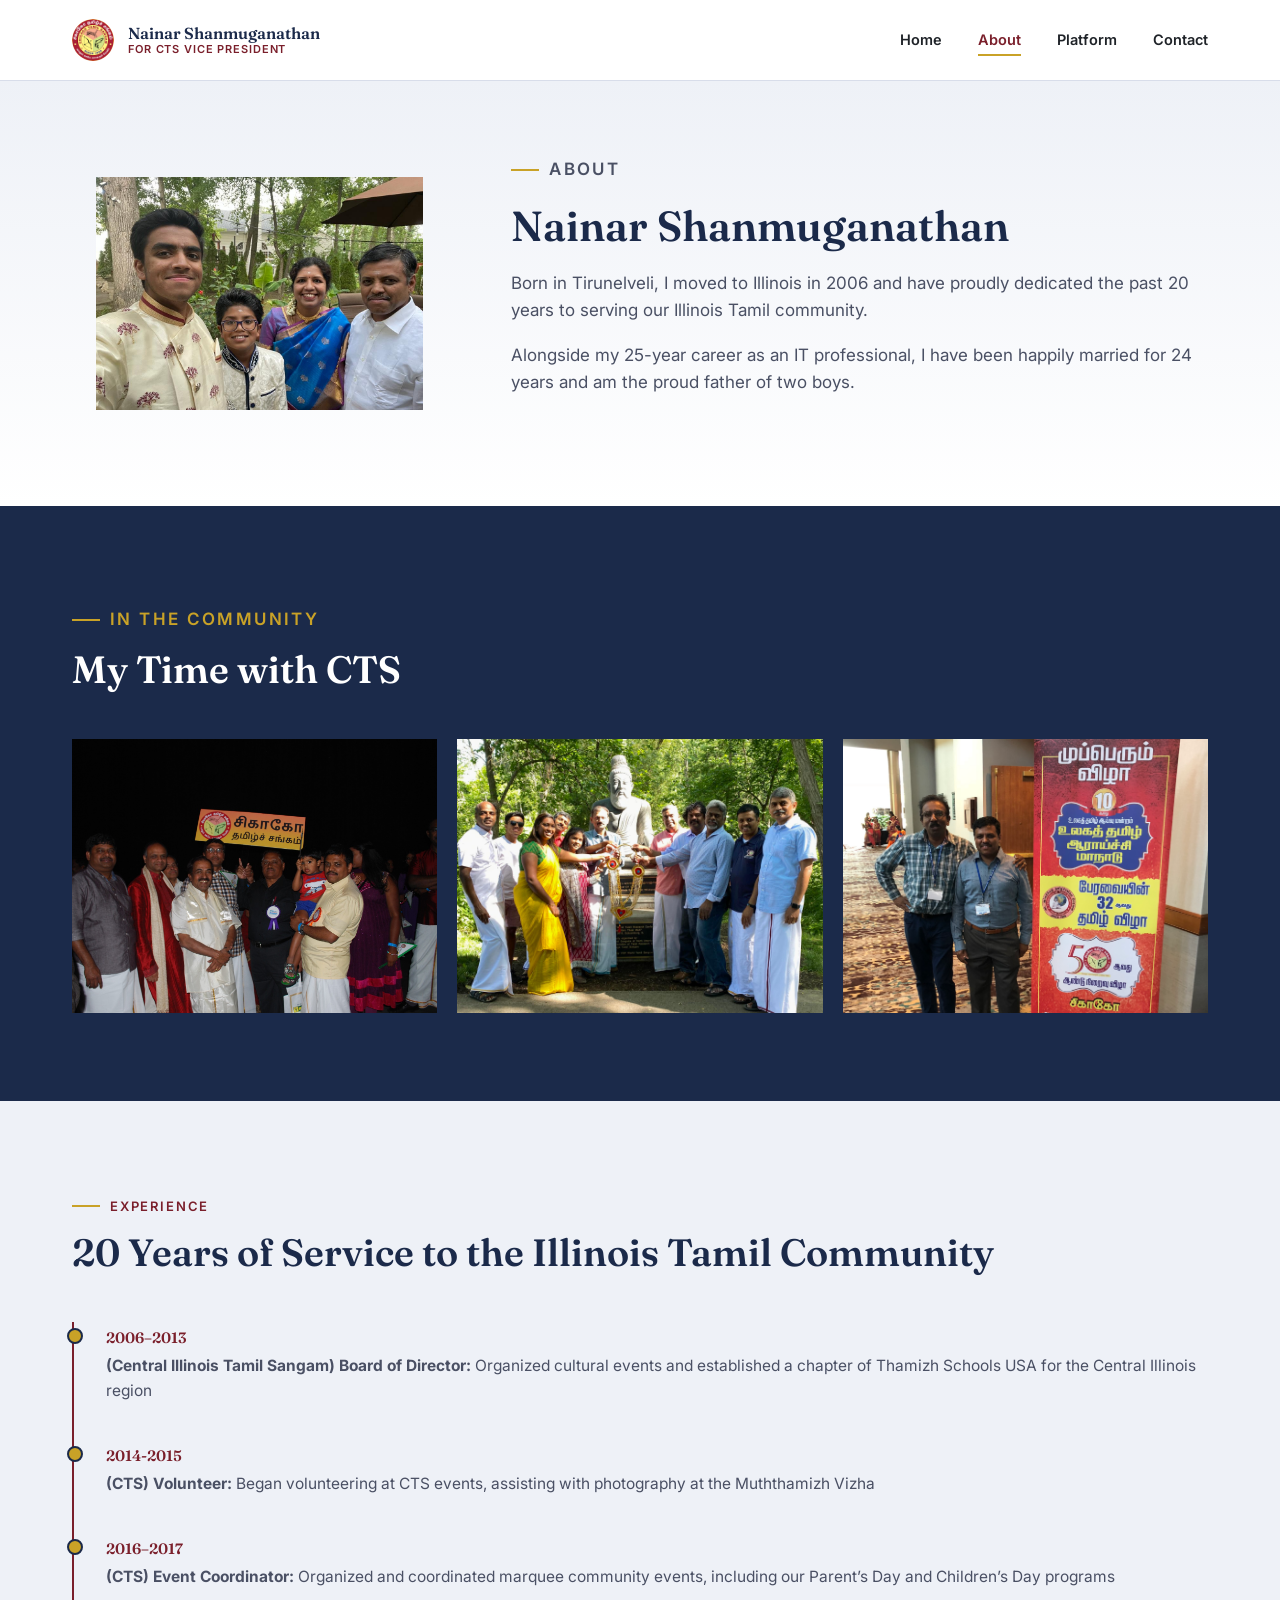
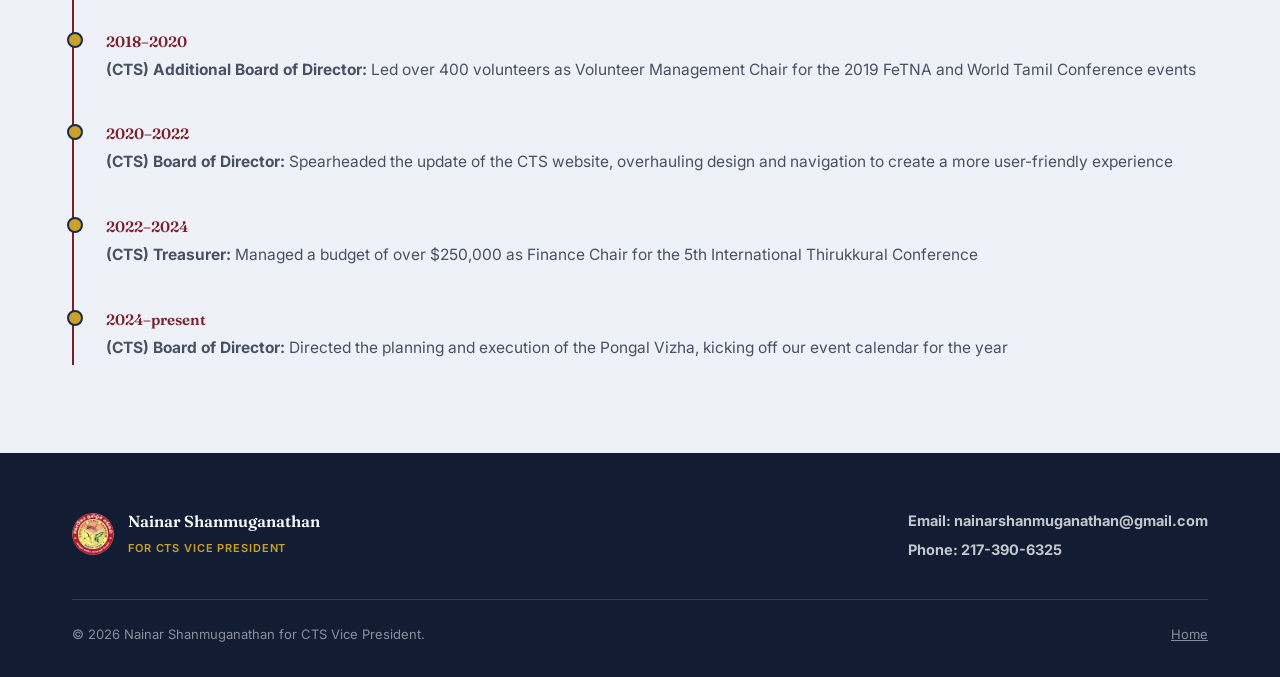
==== about.html @ 77e2f060 "Add files via upload" ====
<!DOCTYPE html>
<html lang="en">
<head>
<meta charset="UTF-8" />
<meta name="viewport" content="width=device-width, initial-scale=1.0" />
<title>About Nainar Shanmuganathan — CTS Vice President Campaign</title>
<meta name="description" content="About Nainar Shanmuganathan — candidate for CTS Vice President." />
<link rel="preconnect" href="https://fonts.googleapis.com" />
<link rel="preconnect" href="https://fonts.gstatic.com" crossorigin />
<link href="https://fonts.googleapis.com/css2?family=Fraunces:opsz,wght@9..144,500;9..144,600;9..144,700&family=Inter:wght@400;500;600;700&display=swap" rel="stylesheet" />
<link rel="stylesheet" href="css/styles.css" />
</head>
<body>

<header class="site-nav">
  <div class="container">
    <a href="index.html" class="nav-brand">
      <!-- > CTS LOGO -->
      <img src="images/ctslogo.png" alt="CTS logo" class="nav-logo">
      <span class="nav-brand-text">
        <span class="nav-name">Nainar Shanmuganathan</span>
        <span class="nav-role">For CTS Vice President</span>
      </span>
    </a>
    <button class="nav-toggle" aria-label="Toggle navigation">
      <span></span><span></span><span></span>
    </button>
    <ul class="nav-links">
      <li><a href="index.html">Home</a></li>
      <li><a href="about.html" aria-current="page">About</a></li>
      <li><a href="platform.html">Platform</a></li>
      <li><a href="#contact">Contact</a></li>
    </ul>
  </div>
</header>

<!-- ============ BIO ============ -->
<section class="about-hero">
  <div class="container">
    <div class="bio-grid">
      <div class="bio-photo">
        <!-- Replace this placeholder with <img src="images/portrait.jpg" alt="Nainar Shanmuganathan"> -->
        <div class="photo-frame">
          <img src="images/family2.jpg" alt="Nainar Family" style="width:100%;height:100%;object-fit:cover;">
        </div>
      </div>
      <div class="bio-copy">
        <p class="eyebrow">About</p>
        <h1 style="font-size:clamp(30px,4vw,42px); margin-bottom:20px;">Nainar Shanmuganathan</h1>
        <p>Born in Tirunelveli, I moved to Illinois in 2006 and have proudly dedicated the past 20 years to serving our Illinois Tamil community.</p>
        <p>Alongside my 25-year career as an IT professional, I have been happily married for 24 years and am the proud father of two boys.</p>
        
      </div>
    </div>
  </div>
</section>

<!-- ============ PHOTO GALLERY ============ -->
<section class="gallery">
  <div class="container">
    <div class="section-head on-dark">
      <p class="eyebrow on-dark">In the Community</p>
      <h2>My Time with CTS</h2>
    </div>
    <div class="gallery-grid">
      <!-- Replace each placeholder below with <img src="images/volunteering-1.jpg" alt="..."> -->
      <img src="images/youngvishak.jpg" alt="Old FeTNA" style="width:100%;height:100%;object-fit:cover;">
      <img src="images/thiruvalluvar.jpg" alt="CTS Board at Statue" style="width:100%;height:100%;object-fit:cover;">
      <img src="images/IMG_7952.jpg" alt="NainarAndSubbu" style="width:100%;height:100%;object-fit:cover;">
    </div>
  </div>
</section>

<!-- ============ TIMELINE ============ -->
<section class="timeline">
  <div class="container">
    <div class="section-head2">
      <p class="eyebrow">Experience</p>
      <h2>20 Years of Service to the Illinois Tamil Community</h2>
    </div>
    <ul class="timeline-list">
      <li>
        <span class="timeline-year">2006–2013</span>
        <p><strong>(Central Illinois Tamil Sangam) Board of Director: </strong> Organized cultural events and established a chapter of Thamizh Schools USA for the Central Illinois region</p>
      </li>
      <li>
        <span class="timeline-year">2014-2015</span>
        <p><strong>(CTS) Volunteer: </strong> Began volunteering at CTS events, assisting with photography at the Muththamizh Vizha</p>
      </li>
      <li>
        <span class="timeline-year">2016–2017</span>
        <p><strong>(CTS) Event Coordinator: </strong> Organized and coordinated marquee community events, including our Parent’s Day and Children’s Day programs</p>
      </li>
      <li>
        <span class="timeline-year">2018–2020</span>
        <p><strong>(CTS) Additional Board of Director: </strong> Led over 400 volunteers as Volunteer Management Chair for the 2019 FeTNA and World Tamil Conference events</p>
      </li>
      <li>
        <span class="timeline-year">2020–2022</span>
        <p><strong>(CTS) Board of Director: </strong> Spearheaded the update of the CTS website, overhauling design and navigation to create a more user-friendly experience</p>
      </li>
      <li>
        <span class="timeline-year">2022–2024</span>
        <p><strong>(CTS) Treasurer: </strong> Managed a budget of over $250,000 as Finance Chair for the 5th International Thirukkural Conference</p>
      </li>
      <li>
        <span class="timeline-year">2024–present</span>
        <p><strong>(CTS) Board of Director: </strong> Directed the planning and execution of the Pongal Vizha, kicking off our event calendar for the year</p>
      </li>
      
    </ul>
  </div>
</section>

<footer id="contact" class="site-footer">
  <div class="container">
    <div class="footer-top">
      <div class="footer-brand">
        <img src="images/ctslogo.png" alt="CTS logo" class="nav-logo">
        <span>
          <span class="footer-name" style="display:block;">Nainar Shanmuganathan</span>
          <span class="footer-role">for CTS Vice President</span>
        </span>
      </div>
      <div class="footer-contact">
        <div><b>Email: nainarshanmuganathan@gmail.com</b></div>
        <div><b>Phone: 217-390-6325</b></div>
      </div>
    </div>
    <div class="footer-bottom">
      <span>&copy; 2026 Nainar Shanmuganathan for CTS Vice President.</span>
      <span><a href="index.html">Home</a></span>
    </div>
  </div>
</footer>

<script src="js/main.js"></script>
</body>
</html>
---- css/styles.css ----
/* ============================================================
   Nainar Shanmuganathan for CTS Vice President — Campaign Site
   Design tokens
   ============================================================ */

:root {
  /* Color */
  --white: #ffffff;
  --ink: #1f2328;
  --ink-soft: #4a5064;
  --navy: #1b2a4a;
  --navy-deep: #121d34;
  --navy-tint: #eef1f7;
  --maroon: #7a1f2b;
  --maroon-tint: #f7ebec;
  --gold: #c9a227;
  --hairline: #d8ddea;

  /* Type */
  --font-display: "Fraunces", Georgia, "Times New Roman", serif;
  --font-body: "Inter", -apple-system, BlinkMacSystemFont, "Segoe UI", sans-serif;

  /* Layout */
  --container: 1200px;
  --radius: 4px;
}

* {
  box-sizing: border-box;
}

html {
  scroll-behavior: smooth;
}

body {
  margin: 0;
  background: var(--white);
  color: var(--ink);
  font-family: var(--font-body);
  font-size: 16px;
  line-height: 1.6;
  -webkit-font-smoothing: antialiased;
}

img {
  max-width: 100%;
  display: block;
}

a {
  color: inherit;
}

.container {
  max-width: var(--container);
  margin: 0 auto;
  padding: 0 32px;
}

/* ---------- Utility ---------- */

.eyebrow {
  display: inline-flex;
  align-items: center;
  gap: 10px;
  font-family: var(--font-body);
  font-size: 13px;
  font-weight: 600;
  letter-spacing: 0.14em;
  text-transform: uppercase;
  color: var(--maroon);
  margin: 0 0 14px;
}

.eyebrow::before {
  content: "";
  width: 28px;
  height: 2px;
  background: var(--gold);
  display: inline-block;
}

.eyebrow.on-dark {
  color: var(--gold);
}

h1, h2, h3 {
  font-family: var(--font-display);
  font-weight: 600;
  line-height: 1.15;
  margin: 0;
  color: var(--navy);
}

.on-dark h1, .on-dark h2, .on-dark h3, .on-dark p {
  color: var(--white);
}

h2 {
  font-size: clamp(28px, 3.4vw, 38px);
}

.section-head {
  max-width: 640px;
  margin-bottom: 48px;
}

.section-head2 {
  max-width: 1040px;
  margin-bottom: 48px;
}

.section-head p {
  color: var(--ink-soft);
  font-size: 17px;
  margin-top: 12px;
}

section {
  padding: 88px 0;
}

.btn {
  display: inline-block;
  font-family: var(--font-body);
  font-weight: 600;
  font-size: 15px;
  letter-spacing: 0.01em;
  padding: 14px 28px;
  border-radius: var(--radius);
  text-decoration: none;
  transition: transform 0.15s ease, box-shadow 0.15s ease, background 0.15s ease;
}

.btn-primary {
  background: var(--maroon);
  color: var(--white);
  border: 1px solid var(--maroon);
}

.btn-primary:hover {
  background: #611722;
  transform: translateY(-1px);
}

.btn-ghost {
  background: transparent;
  color: var(--white);
  border: 1px solid rgba(255, 255, 255, 0.45);
}

.btn-ghost:hover {
  background: rgba(255, 255, 255, 0.1);
}

/* ---------- Nav ---------- */

.site-nav {
  position: sticky;
  top: 0;
  z-index: 100;
  background: rgba(255, 255, 255, 0.92);
  backdrop-filter: blur(6px);
  border-bottom: 1px solid var(--hairline);
}

.site-nav .container {
  display: flex;
  align-items: center;
  justify-content: space-between;
  height: 80px;
}

.nav-brand {
  display: flex;
  align-items: center;
  gap: 14px;
  text-decoration: none;
}

.nav-logo {
  width: 42px;
  height: 42px;
  border-radius: 50%;
  background: var(--navy-tint);
  display: flex;
  align-items: center;
  justify-content: center;
  font-family: var(--font-body);
  font-size: 9px;
  color: var(--ink-soft);
  text-align: center;
  line-height: 1.2;
  overflow: hidden;
  flex-shrink: 0;
}

.nav-brand-text {
  display: flex;
  flex-direction: column;
  line-height: 1.25;
}

.nav-name {
  font-family: var(--font-display);
  font-weight: 600;
  font-size: 16px;
  color: var(--navy);
}

.nav-role {
  font-size: 11px;
  letter-spacing: 0.08em;
  text-transform: uppercase;
  color: var(--maroon);
  font-weight: 600;
}

.nav-links {
  display: flex;
  align-items: center;
  gap: 36px;
  list-style: none;
  margin: 0;
  padding: 0;
}

.nav-links a {
  text-decoration: none;
  font-size: 14.5px;
  font-weight: 600;
  color: var(--ink);
  padding: 6px 0;
  border-bottom: 2px solid transparent;
  transition: border-color 0.15s ease, color 0.15s ease;
}

.nav-links a:hover,
.nav-links a[aria-current="page"] {
  color: var(--maroon);
  border-bottom-color: var(--gold);
}

/* ---------- Hero ---------- */

.hero {
  padding: 88px 0 96px;
  background: linear-gradient(180deg, var(--navy-tint) 0%, var(--white) 100%);
}

.hero .container {
  display: grid;
  grid-template-columns: 1.15fr 0.85fr;
  gap: 64px;
  align-items: center;
}

.hero h1 {
  font-size: clamp(38px, 5vw, 58px);
  margin-bottom: 18px;
}

.hero h1 span {
  color: var(--maroon);
  display: block;
  font-size: 0.7em;
  margin-top: 10px;
}

.hero-tagline {
  font-size: 19px;
  color: var(--ink-soft);
  max-width: 46ch;
  margin-bottom: 32px;
}

.hero-actions {
  display: flex;
  gap: 16px;
  flex-wrap: wrap;
}

.hero-actions .btn-ghost {
  color: var(--navy);
  border-color: var(--navy);
}

.hero-actions .btn-ghost:hover {
  background: var(--navy);
  color: var(--white);
}

.hero-photo {
  position: relative;
}

.photo-frame {
  aspect-ratio: 4 / 5;
  border-radius: 6px;
  border: none;
  background: none;
  display: flex;
  align-items: center;
  justify-content: center;
  text-align: center;
  padding: 24px;
  position: relative;
  overflow: hidden;
}

.photo-frame .placeholder-label {
  background: var(--white);
  border: 1px solid var(--hairline);
  padding: 10px 16px;
  border-radius: var(--radius);
  font-size: 13px;
  color: var(--ink-soft);
  font-weight: 600;
  max-width: 220px;
}

.photo-frame::after {
  content: none;
  position: absolute;
  inset: 12px;
  border: 1px solid var(--gold);
  border-radius: 4px;
  pointer-events: none;
}

/* ---------- Pillars ---------- */

.pillar-grid {
  display: grid;
  grid-template-columns: repeat(3, 1fr);
  gap: 1px;
  background: var(--hairline);
  border: 1px solid var(--hairline);
}

.pillar-card {
  background: var(--white);
  padding: 40px 32px;
}

.pillar-icon {
  width: 46px;
  height: 46px;
  margin-bottom: 22px;
}

.pillar-card h3 {
  font-size: 21px;
  margin-bottom: 14px;
}

.pillar-card p {
  color: var(--ink-soft);
  font-size: 15.5px;
  margin: 0 0 12px;
}

.pillar-card p:last-child {
  margin-bottom: 0;
}

.pillars-cta {
  text-align: center;
  margin-top: 48px;
}

/* ---------- Track record (ledger signature) ---------- */

.record {
  background: var(--navy);
  color: var(--white);
}

.record .section-head {
  max-width: none;
}

@media (min-width: 861px) {
  .record .section-head h2 {
    white-space: nowrap;
  }
}

.record .section-head p {
  color: rgba(255, 255, 255, 0.75);
}

.ledger {
  display: grid;
  grid-template-columns: repeat(4, 1fr);
  border-top: 1px solid rgba(255, 255, 255, 0.18);
  border-bottom: 1px solid rgba(255, 255, 255, 0.18);
}

.ledger-item {
  padding: 30px 24px;
  border-right: 1px solid rgba(255, 255, 255, 0.18);
  text-align: center;
}

.ledger-item:last-child {
  border-right: none;
}

.ledger-number {
  font-family: var(--font-display);
  font-size: clamp(30px, 3.2vw, 40px);
  color: var(--gold);
  font-weight: 600;
  display: block;
  margin-bottom: 6px;
}

.ledger-label {
  font-size: 13px;
  color: rgba(255, 255, 255, 0.72);
  line-height: 1.4;
}

/* ---------- Why VP ---------- */

.why {
  background: var(--maroon-tint);
}

.why .container {
  max-width: 960px;
  margin: 0 auto;
  text-align: center;
}

.why-photo .photo-frame {
  aspect-ratio: 1 / 1;
}

.why-copy p {
  font-size: 17px;
  color: var(--ink-soft);
  margin: 0 0 18px;
}

.why-copy p:first-of-type {
  font-family: var(--font-display);
  font-size: 22px;
  color: var(--navy);
  line-height: 1.45;
}

/* ---------- Platform page ---------- */

.platform-hero-title {
  font-size: clamp(26px, 4vw, 46px);
}

@media (min-width: 861px) {
  .platform-hero-title {
    white-space: nowrap;
  }
}

.platform-detail {
  padding: 24px 0 88px;
}

.platform-item {
  max-width: 760px;
  padding: 56px 0;
}

.platform-item-with-image {
  max-width: 100%;
  display: grid;
  grid-template-columns: 1.15fr 0.85fr;
  gap: 48px;
  align-items: center;
}

.platform-image-youth .photo-frame {
  aspect-ratio: 4 / 3;
}

.platform-image-events .photo-frame {
  aspect-ratio: 4 / 5;
}

.platform-image-volunteers .photo-frame {
  aspect-ratio: 6 / 5;
}

@media (max-width: 860px) {
  .platform-item-with-image {
    grid-template-columns: 1fr;
  }

  .platform-item-image {
    order: -1;
    max-width: 360px;
  }
}

.platform-item-head {
  display: flex;
  align-items: center;
  gap: 20px;
  margin-bottom: 22px;
}

.platform-item-head .pillar-icon {
  width: 44px;
  height: 44px;
  margin-bottom: 0;
  flex-shrink: 0;
}

.platform-item-head h2 {
  font-size: 26px;
}

.platform-item p {
  font-size: 17px;
  color: var(--ink-soft);
  margin: 0 0 16px;
}

.platform-item p:last-child {
  margin-bottom: 0;
}

.platform-rule {
  max-width: 100%;
  border: none;
  border-top: 1px solid var(--hairline);
  margin: 0;
}

/* ---------- About page ---------- */

.about-hero {
  padding: 72px 0;
  background: linear-gradient(180deg, var(--navy-tint) 0%, var(--white) 100%);
}



.bio-grid {
  display: grid;
  grid-template-columns: 0.7fr 1.3fr;
  gap: 64px;
  align-items: start;
}

.bio-photo .photo-frame {
  aspect-ratio: 4 / 3;
}

.bio-copy p {
  font-size: 17px;
  color: var(--ink-soft);
  margin: 0 0 18px;
}

.bio-facts {
  list-style: none;
  margin: 32px 0 0;
  padding: 24px 0 0;
  border-top: 1px solid var(--hairline);
  display: grid;
  grid-template-columns: 1fr 1fr;
  gap: 20px;
}

.bio-facts li {
  font-size: 14.5px;
}

.bio-facts .fact-label {
  display: block;
  text-transform: uppercase;
  letter-spacing: 0.08em;
  font-size: 11.5px;
  font-weight: 700;
  color: var(--maroon);
  margin-bottom: 4px;
}

.gallery {
    background: var(--navy);
    color: var(--white);
}

.gallery-grid {
  display: grid;
  grid-template-columns: repeat(3, 1fr);
  gap: 20px;
}

.gallery-grid .photo-frame {
  aspect-ratio: 4 / 3;
}

.timeline {
  background: var(--navy-tint);
}


.timeline-list {
  list-style: none;
  margin: 0;
  padding: 0;
  border-left: 2px solid var(--maroon);
}

.timeline-list li {
  position: relative;
  padding: 4px 0 36px 32px;
}

.timeline-list li:last-child {
  padding-bottom: 4px;
}

.timeline-list li::before {
  content: "";
  position: absolute;
  left: -7px;
  top: 6px;
  width: 12px;
  height: 12px;
  border-radius: 50%;
  background: var(--gold);
  border: 2px solid var(--navy);
}

.timeline-year {
  font-family: var(--font-display);
  font-weight: 600;
  color: var(--maroon);
  font-size: 15px;
  display: block;
  margin-bottom: 4px;
}

.timeline-list p {
  margin: 0;
  color: var(--ink-soft);
  font-size: 15.5px;
}

/* ---------- Footer ---------- */

.site-footer {
  background: var(--navy-deep);
  color: rgba(255, 255, 255, 0.75);
  padding: 56px 0 32px;
}

.footer-top {
  display: flex;
  justify-content: space-between;
  align-items: flex-start;
  gap: 32px;
  flex-wrap: wrap;
  padding-bottom: 32px;
  border-bottom: 1px solid rgba(255, 255, 255, 0.14);
  margin-bottom: 24px;
}

.footer-brand {
  display: flex;
  align-items: center;
  gap: 14px;
}

.footer-brand .nav-logo {
  background: rgba(255, 255, 255, 0.06);
  border-color: rgba(255, 255, 255, 0.25);
  color: rgba(255, 255, 255, 0.6);
}

.footer-name {
  font-family: var(--font-display);
  color: var(--white);
  font-size: 16px;
  font-weight: 600;
}

.footer-role {
  font-size: 11px;
  letter-spacing: 0.08em;
  text-transform: uppercase;
  color: var(--gold);
  font-weight: 600;
}

.footer-contact {
  font-size: 14.5px;
}

.footer-contact div {
  margin-bottom: 6px;
}

.footer-bottom {
  font-size: 13px;
  color: rgba(255, 255, 255, 0.5);
  display: flex;
  justify-content: space-between;
  flex-wrap: wrap;
  gap: 12px;
}

/* ---------- Mobile nav ---------- */

.nav-toggle {
  display: none;
  background: none;
  border: none;
  cursor: pointer;
  padding: 8px;
}

.nav-toggle span {
  display: block;
  width: 22px;
  height: 2px;
  background: var(--navy);
  margin: 5px 0;
}

/* ---------- Responsive ---------- */

@media (max-width: 860px) {
  .hero .container,
  .why .container,
  .bio-grid {
    grid-template-columns: 1fr;
  }

  .hero-photo,
  .why-photo {
    order: -1;
    max-width: 320px;
  }

  .pillar-grid {
    grid-template-columns: 1fr;
  }

  .ledger {
    grid-template-columns: repeat(2, 1fr);
  }

  .ledger-item:nth-child(2) {
    border-right: none;
  }

  .ledger-item {
    border-bottom: 1px solid rgba(255, 255, 255, 0.18);
  }


  .gallery-grid {
    grid-template-columns: 1fr;
  }

  .bio-facts {
    grid-template-columns: 1fr;
  }

  .nav-links {
    position: fixed;
    top: 80px;
    left: 0;
    right: 0;
    background: var(--white);
    flex-direction: column;
    align-items: flex-start;
    padding: 24px 32px;
    gap: 20px;
    border-bottom: 1px solid var(--hairline);
    transform: translateY(-8px);
    opacity: 0;
    pointer-events: none;
    transition: opacity 0.15s ease, transform 0.15s ease;
  }

  .nav-links.open {
    opacity: 1;
    transform: translateY(0);
    pointer-events: auto;
  }

  .nav-toggle {
    display: block;
  }

  section {
    padding: 64px 0;
  }

  .footer-top {
    flex-direction: column;
  }
}
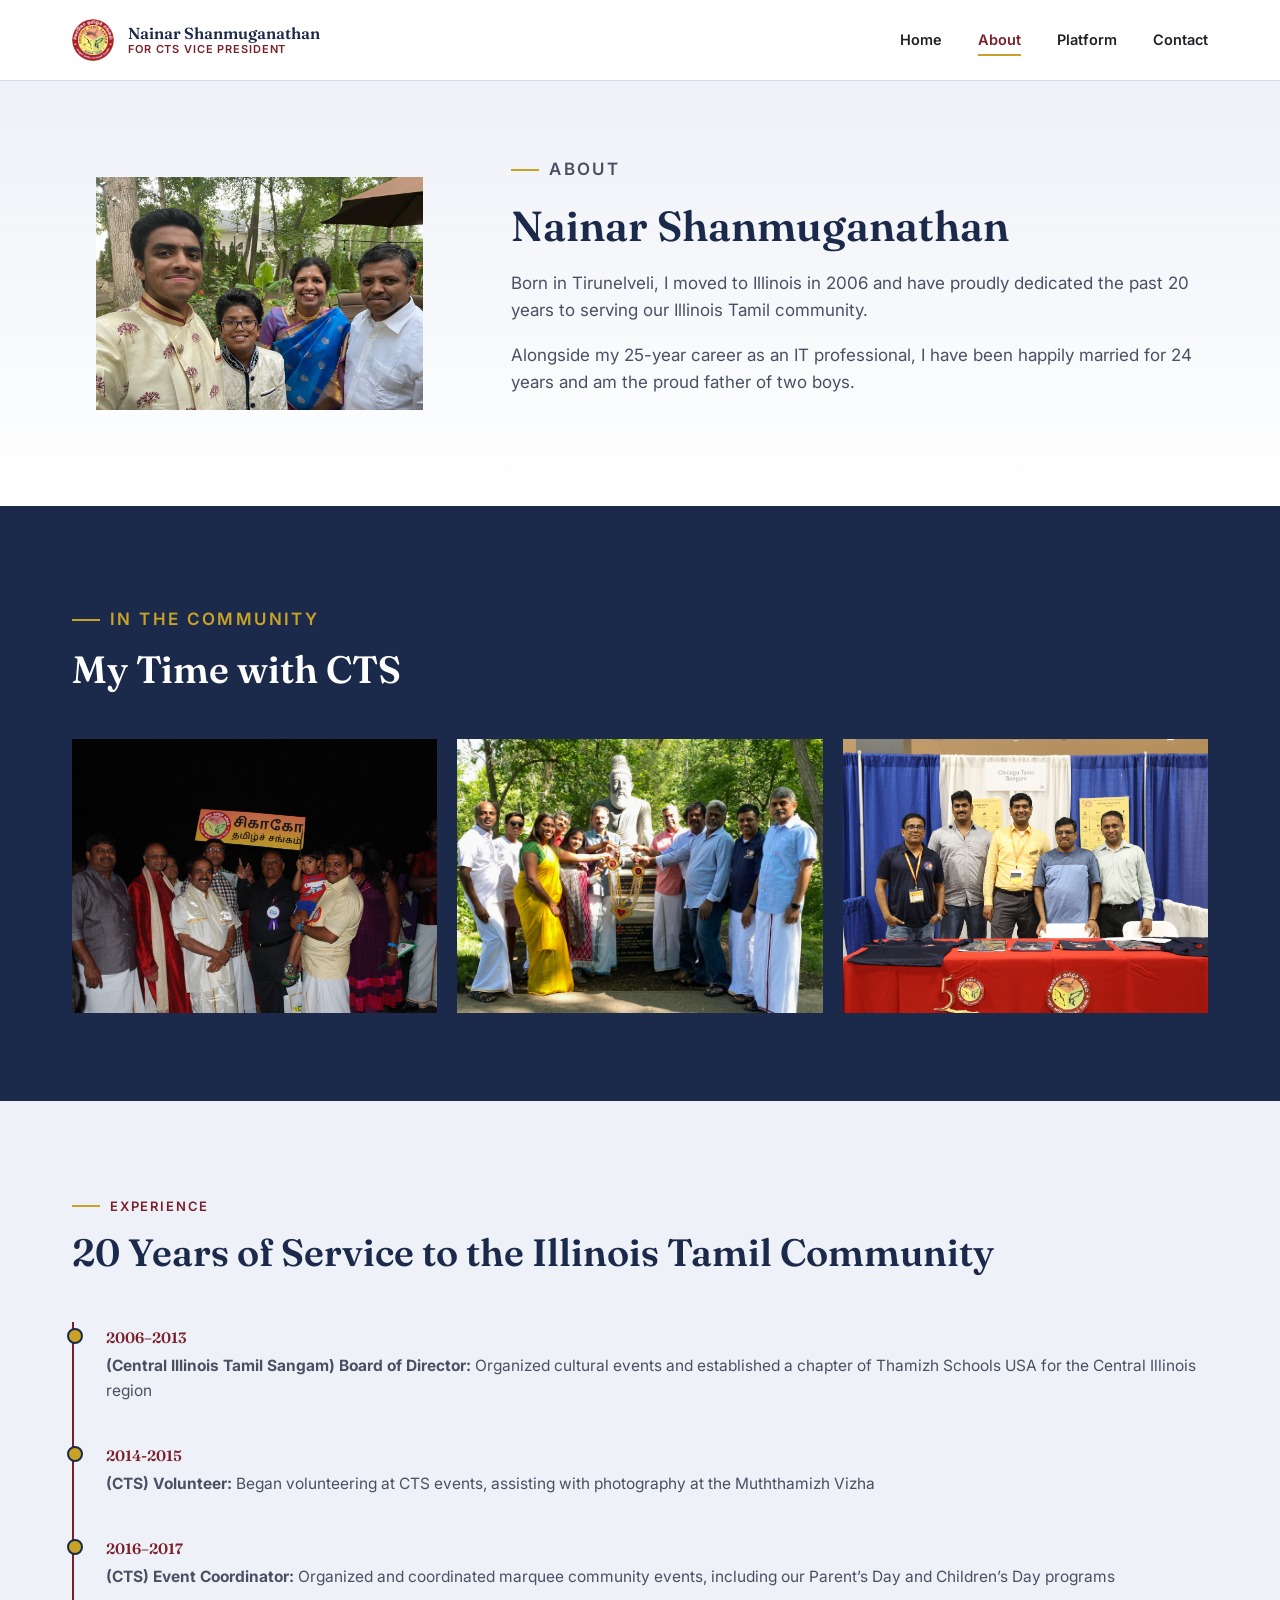
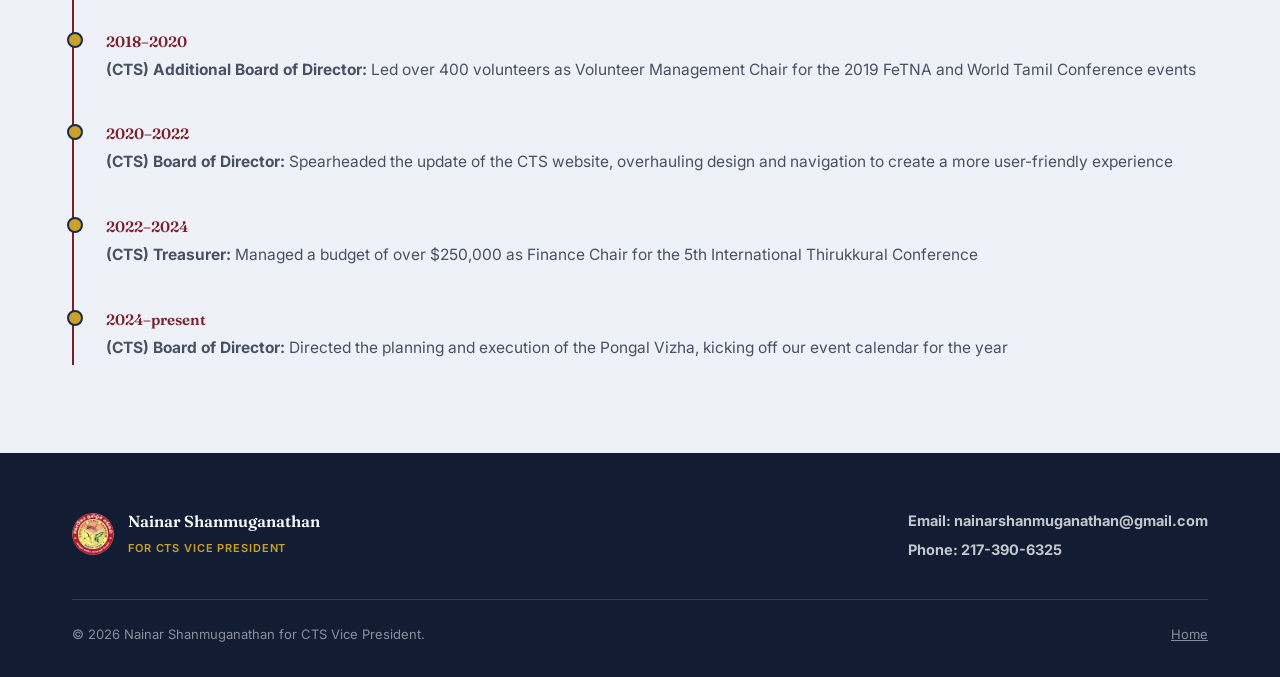
==== commit fca606a1: "updated photo" ====
--- a/about.html
+++ b/about.html
@@ -66,7 +66,7 @@
       <!-- Replace each placeholder below with <img src="images/volunteering-1.jpg" alt="..."> -->
       <img src="images/youngvishak.jpg" alt="Old FeTNA" style="width:100%;height:100%;object-fit:cover;">
       <img src="images/thiruvalluvar.jpg" alt="CTS Board at Statue" style="width:100%;height:100%;object-fit:cover;">
-      <img src="images/IMG_7952.jpg" alt="NainarAndSubbu" style="width:100%;height:100%;object-fit:cover;">
+      <img src="images/IMG_7488.jpg" alt="2019_registration" style="width:100%;height:100%;object-fit:cover;">
     </div>
   </div>
 </section>
--- a/css/styles.css
+++ b/css/styles.css
@@ -264,7 +264,7 @@
 .hero h1 span {
   color: var(--maroon);
   display: block;
-  font-size: 0.7em;
+  font-size: 0.6em;
   margin-top: 10px;
 }
 
